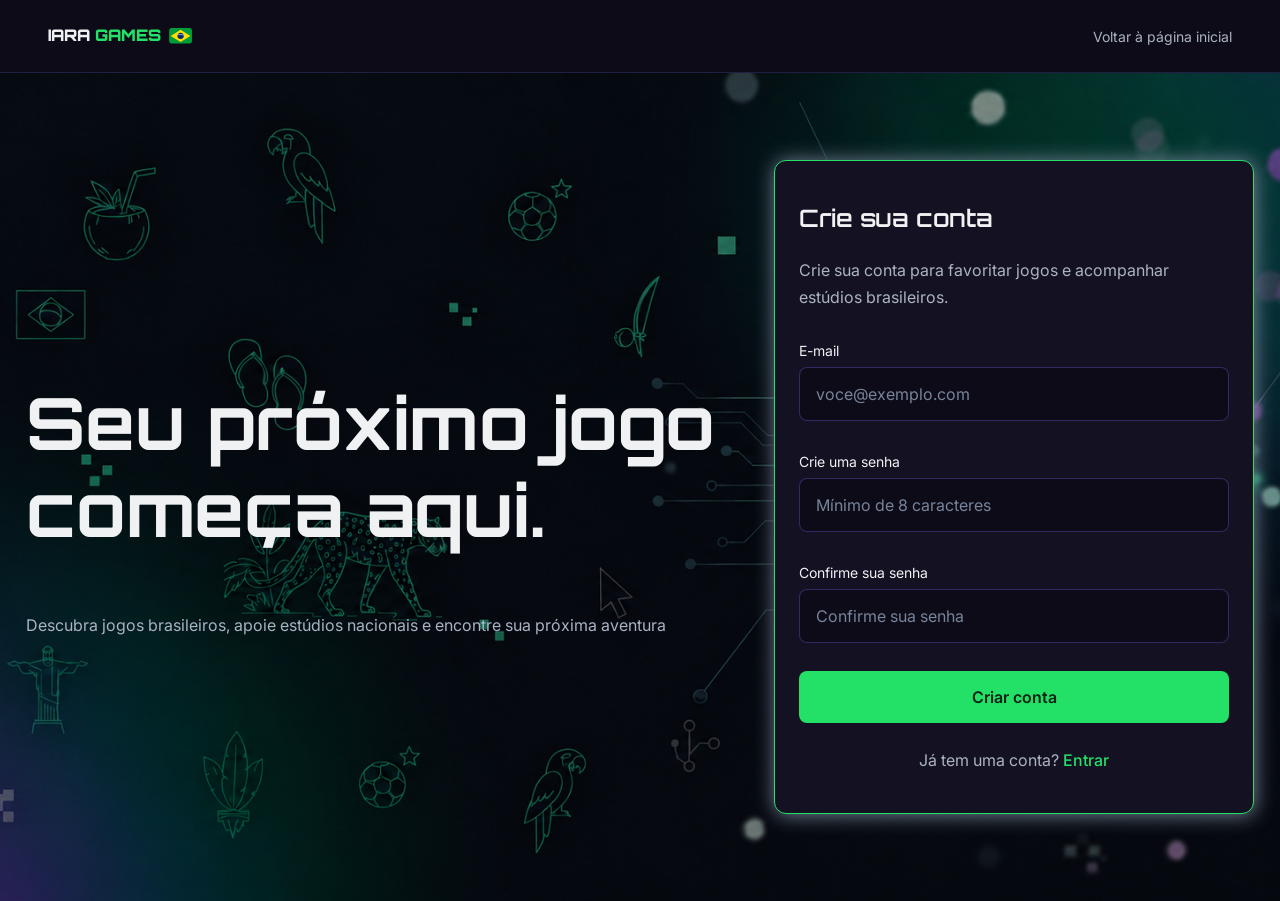
==== criar_conta.html @ 09269ba3 "melhor integração entre as páginas. Começando as alterações." ====
<!doctype html>
<html lang="pt-BR">
  <head>
    <meta charset="UTF-8" />
    <meta name="viewport" content="width=device-width, initial-scale=1.0" />
    <link rel="stylesheet" href="./assets/estilos/root.css" />
    <link rel="stylesheet" href="./assets/estilos/criar_conta/criar_conta.css" />
    <link
      href="https://fonts.googleapis.com/css2?family=Inter:ital,opsz,wght@0,14..32,100..900;1,14..32,100..900&family=Momo+Trust+Display&family=Montserrat:ital,wght@0,100..900;1,100..900&family=Orbitron:wght@400..900&display=swap"
      rel="stylesheet"
    />
    <title>Criar Conta</title>
  </head>
  <body>
    <header class="cabecalho-conta">
      <div class="cabecalho-conta__interno">
        <a class="marca-conta" href="./index.html" aria-label="Iara Games, página inicial">
          <span class="marca-conta__nome">IARA <span>GAMES</span></span>
          <img src="./assets/imagens/flag_brasil.svg" alt="Bandeira do Brasil" />
        </a>
        <a class="voltar-inicio" href="./index.html">Voltar à página inicial</a>
      </div>
    </header>

    <main class="container">
      <div class="conteudo-cadastro">
        <section class="destaque-criar-conta">
          <h1>Seu próximo jogo começa aqui.</h1>
          <p>
            Descubra jogos brasileiros, apoie estúdios nacionais e encontre sua
            próxima aventura
          </p>
        </section>

        <section class="criar-conta">
          <h2>Crie sua conta</h2>
          <p>
            Crie sua conta para favoritar jogos e acompanhar estúdios brasileiros.
          </p>

        <form class="formulario">
          <div class="email">
            <label for="email">E-mail</label>
            <input
              type="email"
              name="E-mail"
              id="email"
              placeholder="voce@exemplo.com"
              autocomplete="email"
              required
            />
          </div>

          <div class="crie-senha">
            <label for="senha-1">Crie uma senha</label>
            <input
              type="password"
              name="Password"
              id="senha-1"
              placeholder="Mínimo de 8 caracteres"
              required
            />
          </div>

          <div class="confirme-senha">
            <label for="senha-2">Confirme sua senha</label>
            <input
              type="password"
              name="senha"
              id="senha-2"
              placeholder="Confirme sua senha"
              required
            />
          </div>

          <button type="submit" class="botao-criar-conta">Criar conta</button>

          <div class="entrar-com-conta">
            <p>Já tem uma conta? <span>Entrar</span></p>
          </div>
          </form>
        </section>
      </div>
    </main>
  </body>
</html>
---- assets/estilos/root.css ----
:root {
  color-scheme: dark;

  /* ========================================
     COLORS — BRAND
     ======================================== */

  --color-brand-primary: #23e067;
  --color-brand-primary-hover: #43e77e;
  --color-brand-primary-pressed: #1fc75c;
  --color-on-primary: #0d2416;
  --color-brand-primary-subtle: rgba(35, 224, 103, 0.08);
  --color-brand-primary-soft: rgba(35, 224, 103, 0.12);
  --color-brand-primary-decoration: rgba(35, 224, 103, 0.18);

  --color-accent-secondary: #2e2285;
  --color-accent-secondary-soft: #4738aa;
  --color-accent-secondary-wash: rgba(46, 34, 133, 0.46);

  /* ========================================
     COLORS — BACKGROUNDS AND SURFACES
     ======================================== */

  --color-bg-canvas: #141122;
  --color-bg-deep: #0d0b18;

  --color-surface-raised: #161533;
  --color-surface-overlay: #1c1940;
  --color-surface-subtle: #201d48;
  --color-icon-button-bg: rgba(20, 17, 34, 0.78);
  --color-surface-neutral-bg: rgba(20, 17, 34, 0.68);

  /* ========================================
     COLORS — BORDERS
     ======================================== */

  --color-border-subtle: rgba(92, 79, 181, 0.28);
  --color-border-default: rgba(92, 79, 181, 0.46);
  --color-border-focus: #23e067;

  /* ========================================
     COLORS — TEXT
     ======================================== */

  --color-text-primary: #eff1f3;
  --color-text-secondary: #aab3c2;
  --color-text-muted: #77849a;
  --color-text-brand: #23e067;
  --color-text-colorful-brazil: linear-gradient(90deg, #23E067 8%, #8FF06F 32%, #F3E500 72%);

  /* ========================================
     COLORS — FEEDBACK
     ======================================== */

  --color-feedback-warning: #facc15;
  --color-feedback-danger: #ff6b81;

  /* ========================================
     TYPOGRAPHY — FONT FAMILIES
     ======================================== */

  --font-family-display: 'Orbitron', sans-serif;

  --font-family-body: 'Inter', sans-serif;

  /* ========================================
     TYPOGRAPHY — FONT WEIGHTS
     ======================================== */

  --font-weight-regular: 400;
  --font-weight-medium: 500;
  --font-weight-semibold: 600;
  --font-weight-bold: 700;
  --font-weight-black: 900;

  /* ========================================
     TYPOGRAPHY — PRIMITIVE FONT SIZES
     ======================================== */

  --font-size-2xs: 0.625rem; /* 10px */
  --font-size-xs: 0.75rem; /* 12px */
  --font-size-sm: 0.875rem; /* 14px */
  --font-size-md: 1rem; /* 16px */
  --font-size-lg: 1.125rem; /* 18px */
  --font-size-xl: 1.5rem; /* 24px */
  --font-size-2xl: 2rem; /* 32px */

  /*
   * Escala responsiva de 40px a 72px.
   * Utilizada em títulos de destaque fora do Hero da loja.
   */
  --font-size-3xl: clamp(2.5rem, 6vw, 4.5rem);

  /* ========================================
     TYPOGRAPHY — RESPONSIVE DISPLAY SIZES
     ======================================== */

  /*
   * Hero principal:
   * mínimo de 40px e máximo de 72px, conforme o Text Style Display/Hero.
   */
  --font-size-hero: clamp(2.5rem, 6vw, 4.5rem);

  /*
   * Hero em telas pequenas:
   * mínimo de 40px e máximo de 56px.
   */
  --font-size-hero-mobile: clamp(2.5rem, 8vw, 3.5rem);

  /* ========================================
     TYPOGRAPHY — SEMANTIC FONT SIZES
     Correspondem aos Text Styles do Figma
     ======================================== */

  --font-size-display-hero-desktop: 4.5rem; /* 72px */
  --font-size-display-hero-mobile: 2.5rem; /* 40px */
  --font-size-display-heading-1: 4.5rem; /* 72px */
  --font-size-display-heading-2: 1.5rem; /* 24px */
  --font-size-display-heading-3: 1rem; /* 16px */
  --font-size-display-heading-4: 1.125rem; /* 18px */
  --font-size-display-card-title: 1rem; /* 16px */
  --font-size-display-genre: 1.125rem; /* 18px */

  --font-size-body-large: 1.125rem; /* 18px */
  --font-size-body-default: 1rem; /* 16px */
  --font-size-body-small: 0.875rem; /* 14px */
  --font-size-body-xsmall: 0.75rem; /* 12px */
  --font-size-body-price: 1rem; /* 16px */

  --font-size-label-default: 0.875rem; /* 14px */
  --font-size-label-compact: 0.75rem; /* 12px */
  --font-size-action-default: 0.875rem; /* 14px */
  --font-size-action-small: 0.75rem; /* 12px */

  /* ========================================
     TYPOGRAPHY — LINE HEIGHTS
     ======================================== */

  --line-height-hero: 1.08; /* 108% */
  --line-height-tight: 1.08; /* 108% */
  --line-height-heading: 1.2; /* 120% */
  --line-height-compact: 1.4; /* 140% */
  --line-height-body: 1.65; /* 165% */

  /* ========================================
     TYPOGRAPHY — LETTER SPACING
     ======================================== */

  --letter-spacing-default: 0;
  --letter-spacing-display: -0.035em; /* -3.5% */
  --letter-spacing-label: 0.12em; /* 12% */
  --letter-spacing-label-compact: 0.06em; /* 6% */

  /* ========================================
     SPACING
     Escala baseada em múltiplos de 4px
     ======================================== */

  --space-2xs: 0.25rem; /* 4px */
  --space-xs: 0.5rem; /* 8px */
  --space-sm: 0.75rem; /* 12px */
  --space-md: 1rem; /* 16px */
  --space-lg: 1.5rem; /* 24px */
  --space-xl: 2rem; /* 32px */
  --space-2xl: 3rem; /* 48px */
  --space-3xl: 4rem; /* 64px */
  --space-4xl: 5rem; /* 80px */
  --space-9xl: 9rem; /* 144px */
  --space-11xl: 11rem; /* 176px */

  /* ========================================
     BORDER RADIUS
     ======================================== */

  --radius-sm: 0.5rem; /* 8px */
  --radius-md: 0.75rem; /* 12px */
  --radius-lg: 1rem; /* 16px */
  --radius-xl: 1.5rem; /* 24px */
  --radius-pill: 999rem;

  /* ========================================
     BORDER WIDTH
     ======================================== */

  --border-width-default: 0.0625rem; /* 1px */
  --border-width-emphasis: 0.125rem; /* 2px */

  /* ========================================
     SHADOWS AND EFFECTS
     ======================================== */

  --shadow-surface: 0 1.5rem 4rem rgba(3, 2, 10, 0.28);
  --shadow-focus: 0 0 0 0.1875rem rgba(35, 224, 103, 0.3);
  --glow-brand: 0 0 3rem rgba(35, 224, 103, 0.14);

  /* ========================================
     MOTION
     ======================================== */

  --motion-fast: 160ms;
  --motion-standard: 240ms;
  --motion-slow: 420ms;

  --ease-standard: cubic-bezier(0.2, 0, 0, 1);

  /* ========================================
     COMPONENT SIZES
     ======================================== */

  --button-height-small: 2.25rem;
  --button-height-medium: 2.75rem;
  --button-height-large: 3.25rem;

  /* ========================================
     LAYOUT
     ======================================== */

  --content-max-width: 74rem; /* 1184px */
  --content-gutter: 1.5rem; /* 24px */
  --content-gutter-mobile: 1rem; /* 16px */
}
---- assets/estilos/criar_conta/criar_conta.css ----
*,
*::before,
*::after {
  box-sizing: border-box;
}

:root {
  --altura-cabecalho-conta: 4.5rem;
}

html,
body {
  min-height: 100%;
}

body {
  margin: 0;
  background-color: var(--color-bg-canvas);
  color: var(--color-text-primary);
  font-family: var(--font-family-body);
}

.cabecalho-conta {
  min-height: var(--altura-cabecalho-conta);
  border-bottom: 1px solid var(--color-border-subtle);
  background: var(--color-bg-deep);
}

.cabecalho-conta__interno {
  display: flex;
  align-items: center;
  justify-content: space-between;
  gap: var(--space-md);
  width: min(calc(100% - var(--content-gutter) - var(--content-gutter)), var(--content-max-width));
  min-height: var(--altura-cabecalho-conta);
  margin-inline: auto;
}

.marca-conta {
  display: inline-flex;
  flex: 0 0 auto;
  align-items: center;
  gap: var(--space-xs);
  min-height: 44px;
  color: var(--color-text-primary);
  text-decoration: none;
}

.marca-conta__nome {
  font-family: var(--font-family-display);
  font-size: var(--font-size-md);
  font-weight: var(--font-weight-black);
  line-height: var(--line-height-tight);
}

.marca-conta__nome span {
  color: var(--color-text-brand);
}

.marca-conta img {
  width: 1.5rem;
  height: 1rem;
  object-fit: cover;
}

.voltar-inicio {
  color: var(--color-text-secondary);
  font-size: var(--font-size-sm);
  text-decoration: none;
  transition: color var(--motion-fast) var(--ease-standard);
}

.voltar-inicio:hover {
  color: var(--color-text-primary);
}

.marca-conta:focus-visible,
.voltar-inicio:focus-visible {
  outline: 2px solid var(--color-border-focus);
  outline-offset: 4px;
}

.container {
  display: flex;
  align-items: center;
  min-height: calc(100vh - var(--altura-cabecalho-conta));
  min-height: calc(100svh - var(--altura-cabecalho-conta));
  padding: var(--space-2xl) var(--content-gutter);
  background-color: var(--color-bg-canvas);
  background-image: url("../../imagens/fundo-tropical.png");
  background-repeat: no-repeat;
  background-position: center;
  background-size: cover;
}

.conteudo-cadastro {
  display: grid;
  grid-template-columns: minmax(0, 1fr) minmax(0, 30rem);
  align-items: center;
  gap: var(--space-2xl);
  margin-inline: auto;
}

.destaque-criar-conta {
  max-width: 700px;
  white-space: normal;
}

.destaque-criar-conta h1,
.criar-conta h2 {
  color: var(--color-text-primary);
  font-family: var(--font-family-display);
  line-height: var(--line-height-heading);
}

.destaque-criar-conta h1 {
  font-size: var(--font-size-display-heading-1);
  font-weight: var(--font-weight-bold);
}

.criar-conta {
  width: 100%;
  max-width: 30rem;
  justify-self: end;
  padding: var(--space-lg);
  border: 1px solid var(--color-brand-primary);
  border-radius: var(--radius-md);
  background-color: var(--color-bg-canvas);
  box-shadow: 1px 1px 20px var(--color-text-muted);
}

.criar-conta h2 {
  font-size: var(--font-size-display-heading-2);
  font-weight: var(--font-weight-semibold);
}

.destaque-criar-conta p,
.criar-conta p {
  margin-top: var(--space-lg);
  color: var(--color-text-secondary);
  font-family: var(--font-family-body);
  font-size: var(--font-size-body-default);
  line-height: var(--line-height-body);
}

input {
  width: 100%;
  min-height: 45px;
  padding: var(--space-md);
  border: var(--border-width-default) solid var(--color-border-default);
  border-radius: var(--radius-sm);
  background-color: var(--color-bg-deep);
  color: var(--color-text-primary);
  font-family: var(--font-family-body);
  font-size: var(--font-size-body-default);
  transition: border-color var(--motion-fast) var(--ease-standard);
}

input:hover {
  border-color: var(--color-accent-secondary-soft);
}

input:focus {
  border-color: var(--color-border-focus);
  outline: none;
  box-shadow: var(--shadow-focus);
}

input::placeholder {
  color: var(--color-text-muted);
}

.email,
.crie-senha,
.confirme-senha {
  display: flex;
  flex-direction: column;
  gap: var(--space-xs);
  margin: var(--space-md) 0;
  font-family: var(--font-family-body);
  font-size: var(--font-size-body-small);
}

.formulario {
  display: flex;
  flex-direction: column;
  width: 100%;
  max-width: 480px;
}

.botao-criar-conta {
  width: 100%;
  min-height: 48px;
  margin-top: var(--space-sm);
  padding: var(--space-md);
  border: none;
  border-radius: var(--radius-sm);
  background-color: var(--color-brand-primary);
  color: var(--color-on-primary);
  font-family: var(--font-family-body);
  font-size: var(--font-size-body-default);
  font-weight: var(--font-weight-semibold);
  cursor: pointer;
}

.botao-criar-conta:hover {
  background-color: var(--color-brand-primary-hover);
}

.botao-criar-conta:active {
  background-color: var(--color-brand-primary-pressed);
}

.botao-criar-conta:focus-visible {
  outline: 2px solid var(--color-border-focus);
  outline-offset: 3px;
}

.entrar-com-conta {
  display: flex;
  align-items: center;
  justify-content: center;
  gap: var(--space-xs);
  margin-top: var(--space-lg);
  color: var(--color-text-muted);
  font-family: var(--font-family-body);
  font-size: var(--font-size-body-xsmall);
}

.entrar-com-conta p {
  margin-top: 0;
}

.entrar-com-conta span {
  color: var(--color-text-brand);
  font-weight: var(--font-weight-medium);
}

@media (max-width: 768px) {
  .container {
    padding: var(--space-2xl) var(--content-gutter-mobile);
  }

  .conteudo-cadastro {
    grid-template-columns: minmax(0, 1fr);
    gap: var(--space-xl);
  }

  .destaque-criar-conta {
    max-width: 100%;
  }

  .destaque-criar-conta h1 {
    font-size: var(--font-size-2xl);
  }

  .criar-conta {
    justify-self: center;
  }
}

@media (max-width: 420px) {
  .cabecalho-conta__interno {
    width: calc(100% - var(--content-gutter-mobile) - var(--content-gutter-mobile));
    gap: var(--space-xs);
  }

  .voltar-inicio {
    font-size: var(--font-size-xs);
  }
}
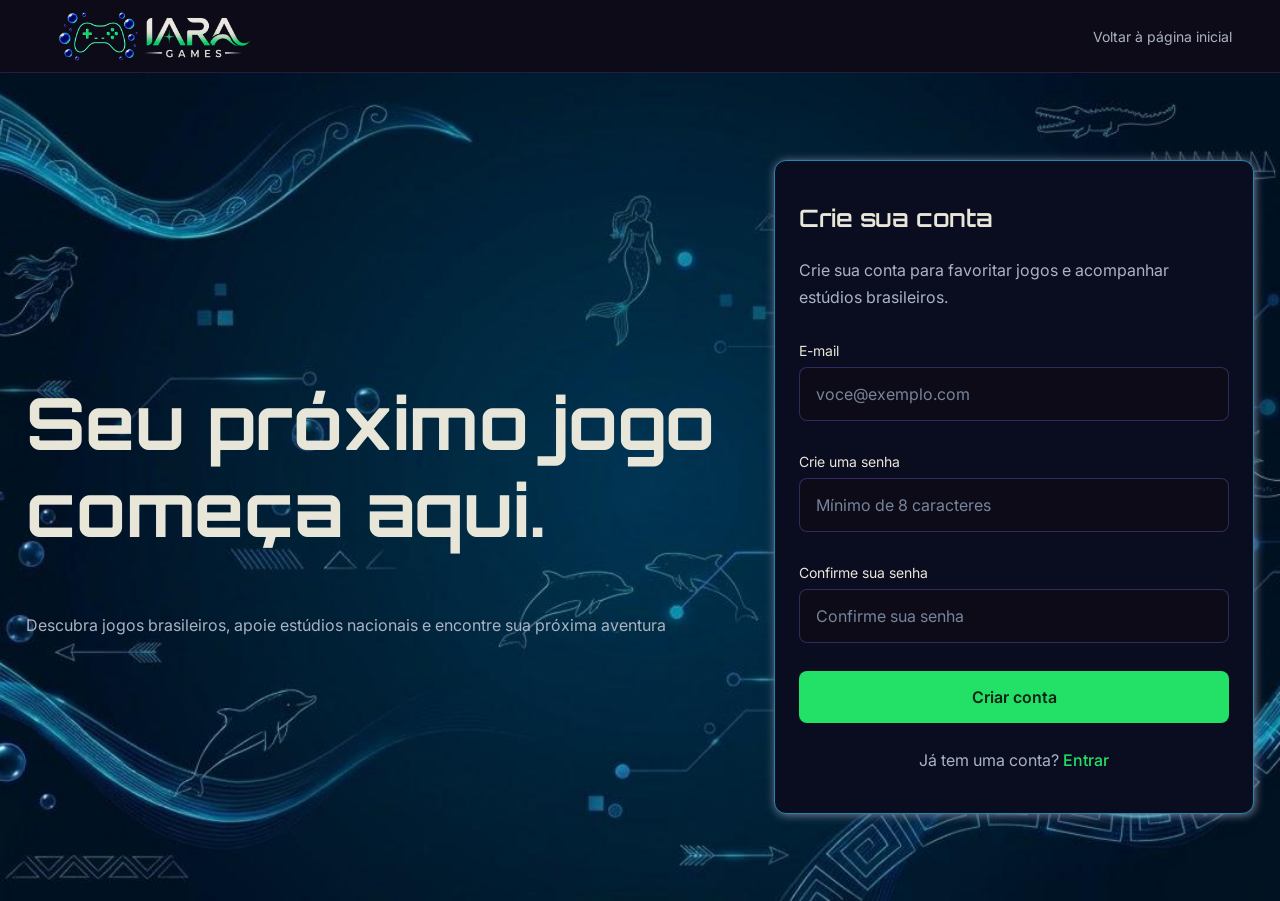
==== commit 2c475f64: "Sprint 03 - Aplicação do Protótipo, bootstrap & Responsividade" ====
--- a/criar_conta.html
+++ b/criar_conta.html
@@ -15,8 +15,11 @@
     <header class="cabecalho-conta">
       <div class="cabecalho-conta__interno">
         <a class="marca-conta" href="./index.html" aria-label="Iara Games, página inicial">
-          <span class="marca-conta__nome">IARA <span>GAMES</span></span>
-          <img src="./assets/imagens/flag_brasil.svg" alt="Bandeira do Brasil" />
+          <img
+            class="marca-conta__imagem"
+            src="./assets/imagens/logo_principal.png"
+            alt="Iara Games"
+          />
         </a>
         <a class="voltar-inicio" href="./index.html">Voltar à página inicial</a>
       </div>
@@ -76,7 +79,7 @@
           <button type="submit" class="botao-criar-conta">Criar conta</button>
 
           <div class="entrar-com-conta">
-            <p>Já tem uma conta? <span>Entrar</span></p>
+            <p>Já tem uma conta? <a href="./login.html">Entrar</a></p>
           </div>
           </form>
         </section>
--- a/assets/estilos/root.css
+++ b/assets/estilos/root.css
@@ -16,6 +16,7 @@
   --color-accent-secondary: #2e2285;
   --color-accent-secondary-soft: #4738aa;
   --color-accent-secondary-wash: rgba(46, 34, 133, 0.46);
+  --color-ocean-transition: #0b4658;
 
   /* ========================================
      COLORS — BACKGROUNDS AND SURFACES
@@ -42,7 +43,7 @@
      COLORS — TEXT
      ======================================== */
 
-  --color-text-primary: #eff1f3;
+  --color-text-primary: #e8e6d9;;
   --color-text-secondary: #aab3c2;
   --color-text-muted: #77849a;
   --color-text-brand: #23e067;
@@ -200,6 +201,7 @@
   --motion-fast: 160ms;
   --motion-standard: 240ms;
   --motion-slow: 420ms;
+  --motion-hero-theme: 1.6s;
 
   --ease-standard: cubic-bezier(0.2, 0, 0, 1);
 
@@ -218,4 +220,7 @@
   --content-max-width: 74rem; /* 1184px */
   --content-gutter: 1.5rem; /* 24px */
   --content-gutter-mobile: 1rem; /* 16px */
+  --header-height: 5.0625rem; /* 81px */
+  --hero-height: max(34rem, calc(100svh - var(--header-height)));
+  --gradient-page-atmosphere: linear-gradient(180deg, #0b4658 0%, #10314d 10%, #111b3f 34%, #141122 58%, #090817 100%);
 }
--- a/assets/estilos/criar_conta/criar_conta.css
+++ b/assets/estilos/criar_conta/criar_conta.css
@@ -46,21 +46,8 @@
   text-decoration: none;
 }
 
-.marca-conta__nome {
-  font-family: var(--font-family-display);
-  font-size: var(--font-size-md);
-  font-weight: var(--font-weight-black);
-  line-height: var(--line-height-tight);
-}
-
-.marca-conta__nome span {
-  color: var(--color-text-brand);
-}
-
-.marca-conta img {
-  width: 1.5rem;
-  height: 1rem;
-  object-fit: cover;
+.marca-conta__imagem {
+  width: 13rem;
 }
 
 .voltar-inicio {
@@ -87,7 +74,7 @@
   min-height: calc(100svh - var(--altura-cabecalho-conta));
   padding: var(--space-2xl) var(--content-gutter);
   background-color: var(--color-bg-canvas);
-  background-image: url("../../imagens/fundo-tropical.png");
+  background-image: url("../../imagens/fundo_oceano.jpg");
   background-repeat: no-repeat;
   background-position: center;
   background-size: cover;
@@ -118,15 +105,19 @@
   font-weight: var(--font-weight-bold);
 }
 
+.texto-destaque {
+  color: var(--color-brand-primary);
+}
+
 .criar-conta {
   width: 100%;
   max-width: 30rem;
   justify-self: end;
   padding: var(--space-lg);
-  border: 1px solid var(--color-brand-primary);
+  border: 1px solid #1f86ac;
   border-radius: var(--radius-md);
-  background-color: var(--color-bg-canvas);
-  box-shadow: 1px 1px 20px var(--color-text-muted);
+  background-color: #0a0d1f;
+  box-shadow: 1px 1px 10px var(--color-text-muted);
 }
 
 .criar-conta h2 {
@@ -236,6 +227,23 @@
   font-weight: var(--font-weight-medium);
 }
 
+.entrar-com-conta a,
+.esqueci-senha {
+  color: var(--color-text-brand);
+  font-weight: var(--font-weight-medium);
+  text-decoration: none;
+}
+
+.entrar-com-conta a:hover,
+.esqueci-senha:hover {
+  text-decoration: underline;
+}
+
+.esqueci-senha {
+  align-self: flex-end;
+  font-size: var(--font-size-body-xsmall);
+}
+
 @media (max-width: 768px) {
   .container {
     padding: var(--space-2xl) var(--content-gutter-mobile);
